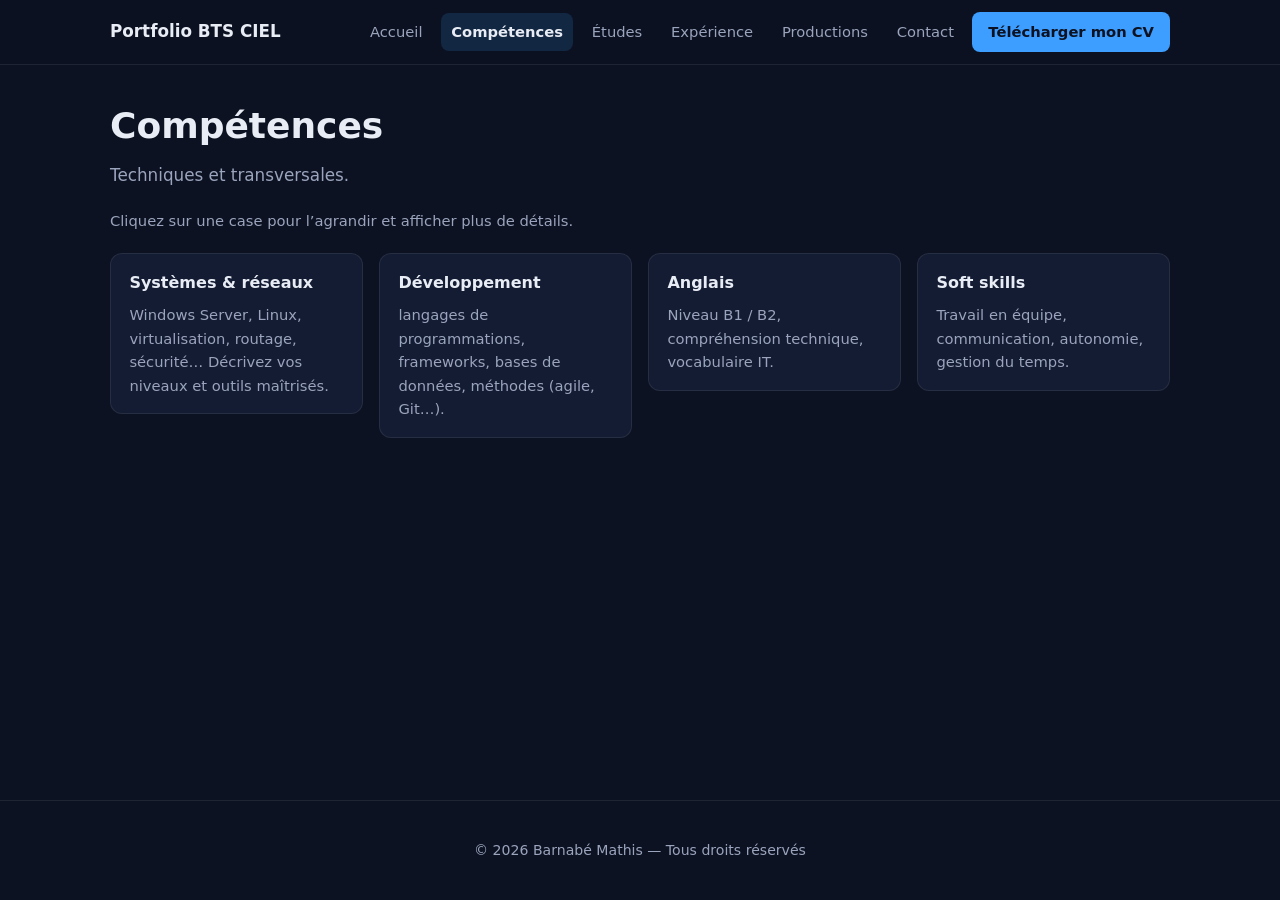
==== competences.html @ 668b90bb "Update competences.html" ====
<!DOCTYPE html>
<html lang="fr">
  <head>
    <meta charset="utf-8" />
    <meta name="viewport" content="width=device-width, initial-scale=1" />
    <title>Portfolio — Compétences</title>
    <link rel="stylesheet" href="css/styles.css" />
  </head>
  <body>
    <header class="site-header">
      <div class="header-inner">
        <a class="logo" href="index.html">Portfolio BTS CIEL</a>
        <button type="button" class="nav-toggle" aria-label="Ouvrir le menu" aria-expanded="false">
          ☰
        </button>
        <nav class="main-nav" aria-label="Navigation principale">
          <ul>
            <li><a href="index.html">Accueil</a></li>
            <li><a href="competences.html" class="active">Compétences</a></li>
            <li><a href="etudes.html">Études</a></li>
            <li><a href="experience.html">Expérience</a></li>
            <li><a href="productions.html">Productions</a></li>
            <li><a href="contact.html">Contact</a></li>
            <li>
              <a class="btn-cv" href="assets/mon-cv.pdf" download>Télécharger mon CV</a>
            </li>
          </ul>
        </nav>
      </div>
    </header>

    <main>
      <h1 class="page-title">Compétences</h1>
      <p class="page-subtitle">
        Techniques et transversales.
      </p>
      <p class="skills-hint">Cliquez sur une case pour l’agrandir et afficher plus de détails.</p>
      <div class="skills-grid">
        <article class="skill-item">
          <h3>Systèmes &amp; réseaux</h3>
          <p>
            Windows Server, Linux, virtualisation, routage, sécurité… Décrivez vos niveaux et
            outils maîtrisés.
          </p>
          <div class="skill-more">
            <div class="skill-more-inner">
              <p>
                administration des comptes et services, mise en œuvre de
                la virtualisation, configuration de VLAN ou routage de base, pare-feu et règles,
                stratégies de sauvegarde, sensibilisation à la sécurité (mises à jour,
                privilège), expériences vues en TP et en stage.
              </p>
            </div>
          </div>
        </article>
        <article class="skill-item">
          <h3>Développement </h3>
          <p>
             langages de programmations, frameworks, bases de données, méthodes (agile, Git…).
          </p>
          <div class="skill-more">
            <div class="skill-more-inner">
              <p>
                Codage: c++ (creation code pour récuperation de données et envoie de données vers un autre appareil), python, bash (automatisation de script, exemple script mise a jour
                windows 10 vers windows 11
              </p>
            </div>
          </div>
        </article>
        <article class="skill-item">
          <h3>Anglais</h3>
          <p>Niveau B1 / B2, compréhension technique, vocabulaire IT.</p>
          <div class="skill-more">
            <div class="skill-more-inner">
              <p>
               Compréhension document technique en anglais, apprentissage personnel de la langue anglaise via moyen personel (duolingo)
              </p>
            </div>
          </div>
        </article>
        <article class="skill-item">
          <h3>Soft skills</h3>
          <p>Travail en équipe, communication, autonomie, gestion du temps.</p>
          <div class="skill-more">
            <div class="skill-more-inner">
              <p>
                Très bon travail d'équipe, renforcée grâce au projet d'études de BTS, avec un emploie du temps respect et de nombreuse réunion mettant en avant les problèmes rencontrés mais réglés par la suite
              </p>
            </div>
          </div>
        </article>
      </div>
    </main>
    <footer class="site-footer">
      <p>© 2026 Barnabé Mathis — Tous droits réservés</p>
    </footer>
    <script src="js/main.js"></script>
  </body>
</html>
---- css/styles.css ----
/* Portfolio BTS — styles globaux */
:root {
  --bg: #0c1222;
  --bg-card: #141c33;
  --text: #e8ecf4;
  --muted: #9aa4bc;
  --accent: #3d9eff;
  --accent-soft: rgba(61, 158, 255, 0.15);
  --border: rgba(255, 255, 255, 0.08);
  --radius: 12px;
  --font: "Segoe UI", system-ui, -apple-system, sans-serif;
}

*,
*::before,
*::after {
  box-sizing: border-box;
}

html {
  scroll-behavior: smooth;
}

body {
  margin: 0;
  min-height: 100vh;
  font-family: var(--font);
  background: var(--bg);
  color: var(--text);
  line-height: 1.6;
}

a {
  color: var(--accent);
  text-decoration: none;
}

a:hover {
  text-decoration: underline;
}

img {
  max-width: 100%;
  height: auto;
  display: block;
}

/* Header */
.site-header {
  position: sticky;
  top: 0;
  z-index: 100;
  background: rgba(12, 18, 34, 0.92);
  backdrop-filter: blur(10px);
  border-bottom: 1px solid var(--border);
}

.header-inner {
  position: relative;
  max-width: 1100px;
  margin: 0 auto;
  padding: 0.75rem 1.25rem;
  display: flex;
  flex-wrap: wrap;
  align-items: center;
  justify-content: space-between;
  gap: 1rem;
}

.logo {
  font-weight: 700;
  font-size: 1.05rem;
  color: var(--text);
  white-space: nowrap;
}

.logo:hover {
  color: var(--accent);
  text-decoration: none;
}

.nav-toggle {
  display: none;
  background: transparent;
  border: 1px solid var(--border);
  color: var(--text);
  padding: 0.5rem 0.75rem;
  border-radius: 8px;
  cursor: pointer;
  font-size: 1rem;
}

.nav-toggle:focus-visible {
  outline: 2px solid var(--accent);
  outline-offset: 2px;
}

.main-nav ul {
  list-style: none;
  margin: 0;
  padding: 0;
  display: flex;
  flex-wrap: wrap;
  align-items: center;
  gap: 0.35rem 0.5rem;
}

.main-nav a {
  display: inline-block;
  padding: 0.45rem 0.65rem;
  border-radius: 8px;
  color: var(--muted);
  font-size: 0.92rem;
  text-decoration: none;
  transition: color 0.15s, background 0.15s;
}

.main-nav a:hover {
  color: var(--text);
  background: var(--accent-soft);
  text-decoration: none;
}

.main-nav a.active {
  color: var(--text);
  background: var(--accent-soft);
  font-weight: 600;
}

.btn-cv {
  display: inline-flex;
  align-items: center;
  gap: 0.35rem;
  padding: 0.5rem 1rem !important;
  background: var(--accent) !important;
  color: #0c1222 !important;
  font-weight: 600;
  border-radius: 8px !important;
}

.btn-cv:hover {
  filter: brightness(1.08);
  color: #0c1222 !important;
}

/* Main */
main {
  max-width: 1100px;
  margin: 0 auto;
  padding: 2rem 1.25rem 4rem;
}

.page-title {
  font-size: clamp(1.75rem, 4vw, 2.25rem);
  margin: 0 0 0.5rem;
  font-weight: 700;
}

.page-subtitle {
  color: var(--muted);
  margin: 0 0 2rem;
  font-size: 1.05rem;
}

/* Hero accueil */
.hero {
  display: grid;
  gap: 2rem;
  align-items: center;
  padding: 1rem 0 2rem;
}

@media (min-width: 768px) {
  .hero {
    grid-template-columns: 1fr 280px;
  }
}

.hero-text h1 {
  font-size: clamp(2rem, 5vw, 2.75rem);
  margin: 0 0 0.75rem;
  line-height: 1.15;
}

.hero-text .lead {
  color: var(--muted);
  font-size: 1.1rem;
  margin: 0 0 1.5rem;
}

.hero-cta {
  display: flex;
  flex-wrap: wrap;
  gap: 0.75rem;
}

.hero-photo {
  justify-self: center;
}

.photo-frame {
  width: min(100%, 260px);
  aspect-ratio: 1;
  border-radius: var(--radius);
  border: 2px solid var(--border);
  background: linear-gradient(145deg, var(--bg-card), #1a2540);
  overflow: hidden;
  display: flex;
  align-items: center;
  justify-content: center;
  color: var(--muted);
  font-size: 0.9rem;
  text-align: center;
  padding: 1rem;
}

.photo-frame img {
  width: 100%;
  height: 100%;
  object-fit: cover;
}

/* Sections / cards */
.section-block {
  margin-top: 2.5rem;
}

.section-block h2 {
  font-size: 1.35rem;
  margin: 0 0 1rem;
  padding-bottom: 0.5rem;
  border-bottom: 1px solid var(--border);
}

.card {
  background: var(--bg-card);
  border: 1px solid var(--border);
  border-radius: var(--radius);
  padding: 1.25rem 1.5rem;
}

.card + .card {
  margin-top: 1rem;
}

.card h3 {
  margin: 0 0 0.5rem;
  font-size: 1.1rem;
}

.card p {
  margin: 0;
  color: var(--muted);
}

.meta {
  font-size: 0.85rem;
  color: var(--accent);
  margin-bottom: 0.35rem;
}

/* Expérience — logo entreprise */
.experience-header {
  display: flex;
  align-items: center;
  gap: 0.75rem;
  margin-bottom: 0.5rem;
}

.experience-header h3 {
  margin: 0;
}

.experience-logo {
  width: 44px;
  height: 44px;
  border-radius: 10px;
  background: rgba(255, 255, 255, 0.04);
  border: 1px solid var(--border);
  display: grid;
  place-items: center;
  overflow: hidden;
  flex: 0 0 auto;
}

.experience-logo img {
  width: 100%;
  height: 100%;
  object-fit: contain;
  padding: 6px;
}

/* Grille compétences */
.skills-grid {
  display: grid;
  grid-template-columns: repeat(auto-fill, minmax(240px, 1fr));
  gap: 1rem;
  align-items: start;
}

.skills-hint {
  margin: -0.75rem 0 1.25rem;
  font-size: 0.92rem;
  color: var(--muted);
}

.skill-item {
  background: var(--bg-card);
  border: 1px solid var(--border);
  border-radius: var(--radius);
  padding: 1rem 1.15rem;
  position: relative;
  z-index: 1;
  outline: none;
  cursor: pointer;
  transition:
    transform 0.35s cubic-bezier(0.22, 1, 0.36, 1),
    box-shadow 0.35s ease,
    border-color 0.25s ease;
}

.skill-item.is-expanded {
  transform: scale(1.045);
  z-index: 5;
  box-shadow: 0 18px 48px rgba(0, 0, 0, 0.42);
  border-color: rgba(61, 158, 255, 0.35);
}

.skill-item.is-expanded .skill-more {
  grid-template-rows: 1fr;
}

.skill-item h3 {
  margin: 0 0 0.5rem;
  font-size: 1rem;
}

.skill-item > p {
  margin: 0;
  font-size: 0.92rem;
  color: var(--muted);
}

.skill-more {
  display: grid;
  grid-template-rows: 0fr;
  transition: grid-template-rows 0.4s cubic-bezier(0.22, 1, 0.36, 1);
}

.skill-more-inner {
  min-height: 0;
  overflow: hidden;
}

.skill-more-inner p {
  margin: 0;
  padding-top: 0.85rem;
  margin-top: 0.85rem;
  border-top: 1px solid var(--border);
  font-size: 0.88rem;
  color: var(--muted);
  line-height: 1.55;
}

.skill-item:focus-visible {
  border-color: rgba(61, 158, 255, 0.55);
  box-shadow: 0 0 0 3px var(--accent-soft);
}

.skill-item.is-expanded:focus-visible {
  box-shadow:
    0 0 0 3px var(--accent-soft),
    0 18px 48px rgba(0, 0, 0, 0.42);
}

@media (prefers-reduced-motion: reduce) {
  .skill-item {
    transition: none;
  }

  .skill-more {
    transition: none;
  }

  .skill-item.is-expanded {
    transform: none;
  }
}

/* Productions */
.prod-grid {
  display: grid;
  grid-template-columns: repeat(auto-fill, minmax(260px, 1fr));
  gap: 1.25rem;
}

.prod-card {
  background: var(--bg-card);
  border: 1px solid var(--border);
  border-radius: var(--radius);
  overflow: hidden;
}

.prod-thumb {
  height: 140px;
  background: linear-gradient(135deg, #1e3a5f, var(--bg));
  display: flex;
  align-items: center;
  justify-content: center;
  color: var(--muted);
  font-size: 0.85rem;
}

.prod-body {
  padding: 1rem 1.15rem 1.25rem;
}

.prod-body h3 {
  margin: 0 0 0.5rem;
  font-size: 1.05rem;
}

.prod-body p {
  margin: 0;
  font-size: 0.92rem;
  color: var(--muted);
}

/* Contact */
.contact-list {
  list-style: none;
  margin: 0;
  padding: 0;
}

.contact-list li {
  padding: 0.65rem 0;
  border-bottom: 1px solid var(--border);
  display: flex;
  flex-wrap: wrap;
  gap: 0.5rem;
}

.contact-list li:last-child {
  border-bottom: none;
}

.contact-list strong {
  min-width: 140px;
  color: var(--text);
}

/* Page Études — Prochainement & photos d’établissements */
.prochainement-intro p:last-child {
  margin-bottom: 0;
}

.gallery-lead {
  margin: 1.5rem 0 0.35rem;
  font-size: 1rem;
  font-weight: 600;
  color: var(--text);
}

.gallery-hint {
  margin: 0 0 1.25rem;
  font-size: 0.88rem;
  color: var(--muted);
}

.gallery-hint code {
  font-size: 0.85em;
  padding: 0.15rem 0.4rem;
  border-radius: 6px;
  background: var(--bg-card);
  border: 1px solid var(--border);
  color: var(--accent);
}

.etablissements-grid {
  display: grid;
  grid-template-columns: repeat(auto-fill, minmax(220px, 1fr));
  gap: 1.25rem;
}

.etablissement-card {
  margin: 0;
  background: var(--bg-card);
  border: 1px solid var(--border);
  border-radius: var(--radius);
  overflow: hidden;
  display: flex;
  flex-direction: column;
}

.etablissement-photo {
  aspect-ratio: 4 / 3;
  background: linear-gradient(145deg, #1a2540, var(--bg));
  overflow: hidden;
}

.etablissement-photo img {
  width: 100%;
  height: 100%;
  object-fit: cover;
}

.etablissement-card figcaption {
  padding: 0.75rem 1rem 1rem;
  font-size: 0.9rem;
  color: var(--muted);
  text-align: center;
  line-height: 1.4;
}

/* Footer */
.site-footer {
  margin-top: auto;
  padding: 1.5rem 1.25rem;
  text-align: center;
  color: var(--muted);
  font-size: 0.88rem;
  border-top: 1px solid var(--border);
}

body {
  display: flex;
  flex-direction: column;
}

/* Nav mobile */
@media (max-width: 900px) {
  .nav-toggle {
    display: block;
  }

  .main-nav {
    display: none;
    position: absolute;
    left: 0;
    right: 0;
    top: 100%;
    background: rgba(12, 18, 34, 0.98);
    border-bottom: 1px solid var(--border);
    padding: 1rem 1.25rem 1.25rem;
  }

  .main-nav.is-open {
    display: block;
  }

  .main-nav ul {
    flex-direction: column;
    align-items: stretch;
  }

  .main-nav a {
    width: 100%;
  }

  .header-inner {
    flex-wrap: wrap;
  }

  .main-nav {
    order: 3;
    width: 100%;
  }
}
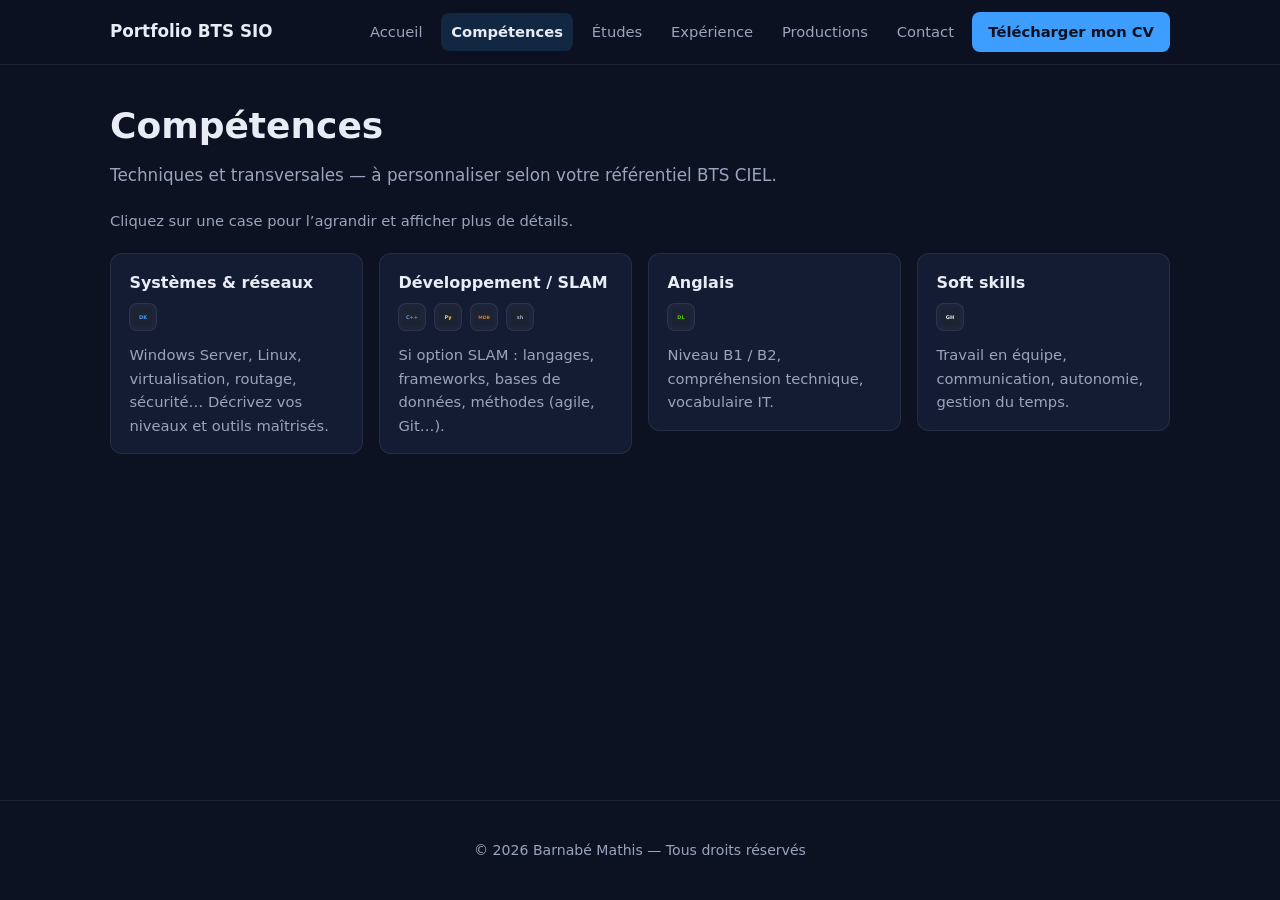
==== commit b823d7a3: "Add files via upload" ====
--- a/competences.html
+++ b/competences.html
@@ -9,7 +9,7 @@
   <body>
     <header class="site-header">
       <div class="header-inner">
-        <a class="logo" href="index.html">Portfolio BTS CIEL</a>
+        <a class="logo" href="index.html">Portfolio BTS SIO</a>
         <button type="button" class="nav-toggle" aria-label="Ouvrir le menu" aria-expanded="false">
           ☰
         </button>
@@ -32,12 +32,15 @@
     <main>
       <h1 class="page-title">Compétences</h1>
       <p class="page-subtitle">
-        Techniques et transversales.
+        Techniques et transversales — à personnaliser selon votre référentiel BTS CIEL.
       </p>
       <p class="skills-hint">Cliquez sur une case pour l’agrandir et afficher plus de détails.</p>
       <div class="skills-grid">
         <article class="skill-item">
           <h3>Systèmes &amp; réseaux</h3>
+          <div class="skill-icons" aria-label="Outils">
+            <img class="skill-icon" src="assets/skills/docker.svg" alt="Docker" loading="lazy" />
+          </div>
           <p>
             Windows Server, Linux, virtualisation, routage, sécurité… Décrivez vos niveaux et
             outils maîtrisés.
@@ -45,46 +48,63 @@
           <div class="skill-more">
             <div class="skill-more-inner">
               <p>
-                administration des comptes et services, mise en œuvre de
+                Exemples à détailler : administration des comptes et services, mise en œuvre de
                 la virtualisation, configuration de VLAN ou routage de base, pare-feu et règles,
-                stratégies de sauvegarde, sensibilisation à la sécurité (mises à jour,
-                privilège), expériences vues en TP et en stage.
+                stratégies de sauvegarde, sensibilisation à la sécurité (mises à jour, moindre
+                privilège), expériences vues en TP ou en stage.
               </p>
             </div>
           </div>
         </article>
         <article class="skill-item">
-          <h3>Développement </h3>
+          <h3>Développement / SLAM</h3>
+          <div class="skill-icons" aria-label="Langages et outils">
+            <img class="skill-icon" src="assets/skills/cpp.svg" alt="C++" loading="lazy" />
+            <img class="skill-icon" src="assets/skills/python.svg" alt="Python" loading="lazy" />
+            <img class="skill-icon" src="assets/skills/mariadb.svg" alt="MariaDB" loading="lazy" />
+            <img class="skill-icon" src="assets/skills/bash.svg" alt="Bash" loading="lazy" />
+          </div>
           <p>
-             langages de programmations, frameworks, bases de données, méthodes (agile, Git…).
+            Si option SLAM : langages, frameworks, bases de données, méthodes (agile, Git…).
           </p>
           <div class="skill-more">
             <div class="skill-more-inner">
               <p>
-                Codage: c++ (creation code pour récuperation de données et envoie de données vers un autre appareil), python, bash (automatisation de script, exemple script mise a jour
-                windows 10 vers windows 11
+                Précisez les langages et outils (IDE, Git, gestionnaire de paquets), types de
+                projets (web, API, mobile), modélisation de données, tests, méthode agile ou
+                Kanban, participation à des revues ou à la documentation technique.
               </p>
             </div>
           </div>
         </article>
         <article class="skill-item">
           <h3>Anglais</h3>
+          <div class="skill-icons" aria-label="Outils">
+            <img class="skill-icon" src="assets/skills/duolingo.svg" alt="Duolingo" loading="lazy" />
+          </div>
           <p>Niveau B1 / B2, compréhension technique, vocabulaire IT.</p>
           <div class="skill-more">
             <div class="skill-more-inner">
               <p>
-               Compréhension document technique en anglais, apprentissage personnel de la langue anglaise via moyen personel (duolingo)
+                Indiquez un score ou certification (TOEIC, Cambridge…), votre aisance à lire des
+                docs officielles (Microsoft, Oracle…), et les situations où vous avez utilisé
+                l’anglais (veille, stage, cours).
               </p>
             </div>
           </div>
         </article>
         <article class="skill-item">
           <h3>Soft skills</h3>
+          <div class="skill-icons" aria-label="Outils">
+            <img class="skill-icon" src="assets/skills/github.svg" alt="GitHub" loading="lazy" />
+          </div>
           <p>Travail en équipe, communication, autonomie, gestion du temps.</p>
           <div class="skill-more">
             <div class="skill-more-inner">
               <p>
-                Très bon travail d'équipe, renforcée grâce au projet d'études de BTS, avec un emploie du temps respect et de nombreuse réunion mettant en avant les problèmes rencontrés mais réglés par la suite
+                Illustrez avec des faits : travail en binôme sur un projet, présentation orale,
+                organisation d’échéances, gestion du stress avant une soutenance, écoute du
+                besoin utilisateur ou du tuteur en entreprise.
               </p>
             </div>
           </div>
--- a/css/styles.css
+++ b/css/styles.css
@@ -335,6 +335,23 @@
   font-size: 1rem;
 }
 
+.skill-icons {
+  display: flex;
+  flex-wrap: wrap;
+  gap: 0.5rem;
+  margin: 0.25rem 0 0.75rem;
+}
+
+.skill-icon {
+  width: 28px;
+  height: 28px;
+  border-radius: 8px;
+  background: rgba(255, 255, 255, 0.04);
+  border: 1px solid var(--border);
+  padding: 4px;
+  object-fit: contain;
+}
+
 .skill-item > p {
   margin: 0;
   font-size: 0.92rem;
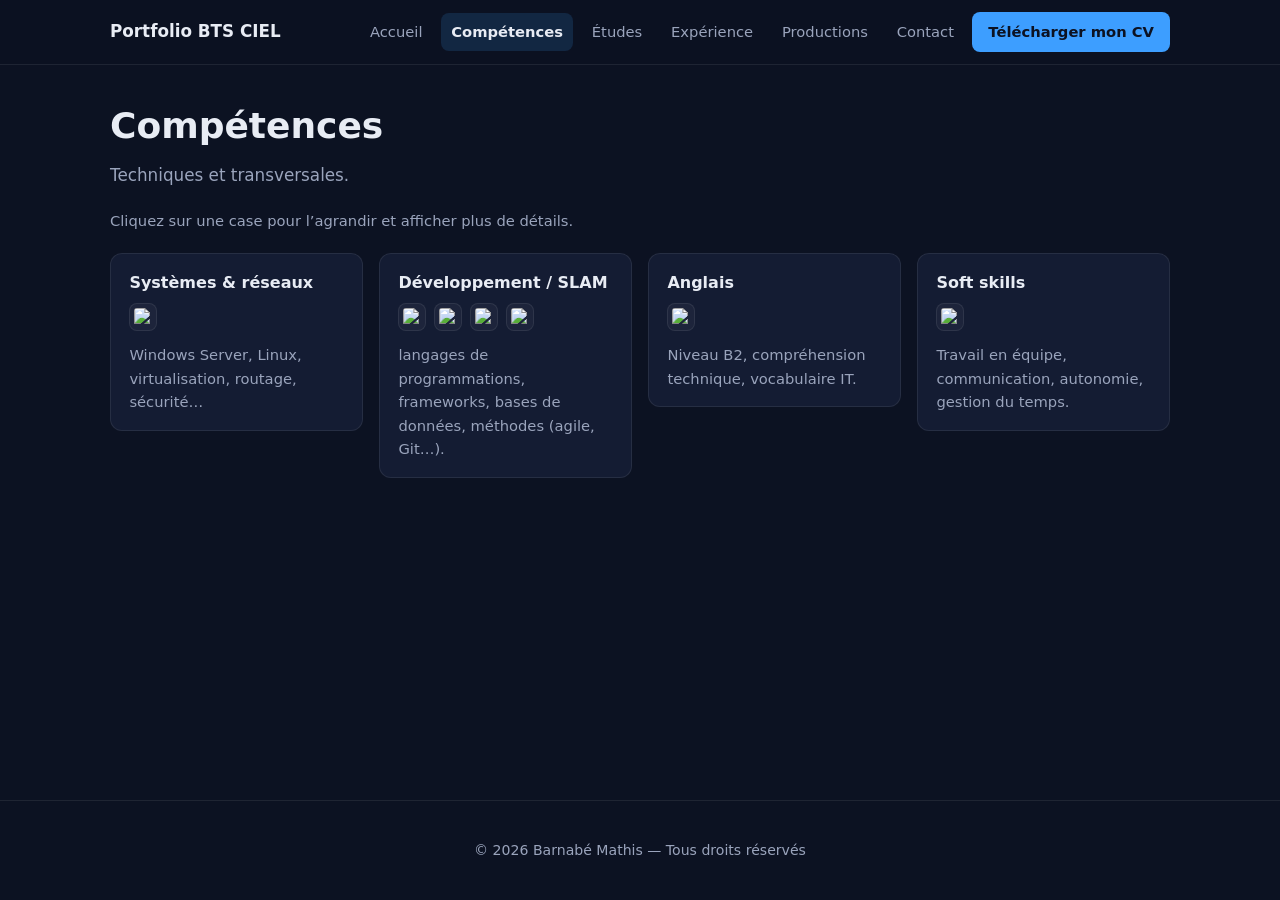
==== commit c0601a50: "Update competences.html" ====
--- a/competences.html
+++ b/competences.html
@@ -9,7 +9,7 @@
   <body>
     <header class="site-header">
       <div class="header-inner">
-        <a class="logo" href="index.html">Portfolio BTS SIO</a>
+        <a class="logo" href="index.html">Portfolio BTS CIEL</a>
         <button type="button" class="nav-toggle" aria-label="Ouvrir le menu" aria-expanded="false">
           ☰
         </button>
@@ -32,25 +32,24 @@
     <main>
       <h1 class="page-title">Compétences</h1>
       <p class="page-subtitle">
-        Techniques et transversales — à personnaliser selon votre référentiel BTS CIEL.
+        Techniques et transversales.
       </p>
       <p class="skills-hint">Cliquez sur une case pour l’agrandir et afficher plus de détails.</p>
       <div class="skills-grid">
         <article class="skill-item">
           <h3>Systèmes &amp; réseaux</h3>
           <div class="skill-icons" aria-label="Outils">
-            <img class="skill-icon" src="assets/skills/docker.svg" alt="Docker" loading="lazy" />
+            <img class="skill-icon" src="assets/skills/docker-logo.png" alt="Docker" loading="lazy" />
           </div>
           <p>
-            Windows Server, Linux, virtualisation, routage, sécurité… Décrivez vos niveaux et
-            outils maîtrisés.
+            Windows Server, Linux, virtualisation, routage, sécurité… 
           </p>
           <div class="skill-more">
             <div class="skill-more-inner">
               <p>
-                Exemples à détailler : administration des comptes et services, mise en œuvre de
+                Administration des comptes et services, mise en œuvre de
                 la virtualisation, configuration de VLAN ou routage de base, pare-feu et règles,
-                stratégies de sauvegarde, sensibilisation à la sécurité (mises à jour, moindre
+                stratégies de sauvegarde, sensibilisation à la sécurité (mises à jour,
                 privilège), expériences vues en TP ou en stage.
               </p>
             </div>
@@ -59,20 +58,19 @@
         <article class="skill-item">
           <h3>Développement / SLAM</h3>
           <div class="skill-icons" aria-label="Langages et outils">
-            <img class="skill-icon" src="assets/skills/cpp.svg" alt="C++" loading="lazy" />
-            <img class="skill-icon" src="assets/skills/python.svg" alt="Python" loading="lazy" />
-            <img class="skill-icon" src="assets/skills/mariadb.svg" alt="MariaDB" loading="lazy" />
-            <img class="skill-icon" src="assets/skills/bash.svg" alt="Bash" loading="lazy" />
+            <img class="skill-icon" src="assets/skills/cpp-logo.png" alt="C++" loading="lazy" />
+            <img class="skill-icon" src="assets/skills/python-logo.png" alt="Python" loading="lazy" />
+            <img class="skill-icon" src="assets/skills/mariadb-logo.png" alt="MariaDB" loading="lazy" />
+            <img class="skill-icon" src="assets/skills/bash-logo.png" alt="Bash" loading="lazy" />
           </div>
           <p>
-            Si option SLAM : langages, frameworks, bases de données, méthodes (agile, Git…).
+           langages de programmations, frameworks, bases de données, méthodes (agile, Git…).
           </p>
           <div class="skill-more">
             <div class="skill-more-inner">
               <p>
-                Précisez les langages et outils (IDE, Git, gestionnaire de paquets), types de
-                projets (web, API, mobile), modélisation de données, tests, méthode agile ou
-                Kanban, participation à des revues ou à la documentation technique.
+                Codage: c++ (creation code pour récuperation de données et envoie de données vers un autre appareil), python, bash (automatisation de script, exemple script mise a jour
+                windows 10 vers windows 11
               </p>
             </div>
           </div>
@@ -80,15 +78,13 @@
         <article class="skill-item">
           <h3>Anglais</h3>
           <div class="skill-icons" aria-label="Outils">
-            <img class="skill-icon" src="assets/skills/duolingo.svg" alt="Duolingo" loading="lazy" />
+            <img class="skill-icon" src="assets/skills/duolingo-logo.png" alt="Duolingo" loading="lazy" />
           </div>
-          <p>Niveau B1 / B2, compréhension technique, vocabulaire IT.</p>
+          <p>Niveau B2, compréhension technique, vocabulaire IT.</p>
           <div class="skill-more">
             <div class="skill-more-inner">
               <p>
-                Indiquez un score ou certification (TOEIC, Cambridge…), votre aisance à lire des
-                docs officielles (Microsoft, Oracle…), et les situations où vous avez utilisé
-                l’anglais (veille, stage, cours).
+                 Compréhension document technique en anglais, apprentissage personnel de la langue anglaise via moyen personel (duolingo)
               </p>
             </div>
           </div>
@@ -96,15 +92,13 @@
         <article class="skill-item">
           <h3>Soft skills</h3>
           <div class="skill-icons" aria-label="Outils">
-            <img class="skill-icon" src="assets/skills/github.svg" alt="GitHub" loading="lazy" />
+            <img class="skill-icon" src="assets/skills/github-logo.png" alt="GitHub" loading="lazy" />
           </div>
           <p>Travail en équipe, communication, autonomie, gestion du temps.</p>
           <div class="skill-more">
             <div class="skill-more-inner">
               <p>
-                Illustrez avec des faits : travail en binôme sur un projet, présentation orale,
-                organisation d’échéances, gestion du stress avant une soutenance, écoute du
-                besoin utilisateur ou du tuteur en entreprise.
+                Très bon travail d'équipe, renforcée grâce au projet d'études de BTS, avec un emploie du temps respect et de nombreuse réunion mettant en avant les problèmes rencontrés mais réglés par la suite
               </p>
             </div>
           </div>
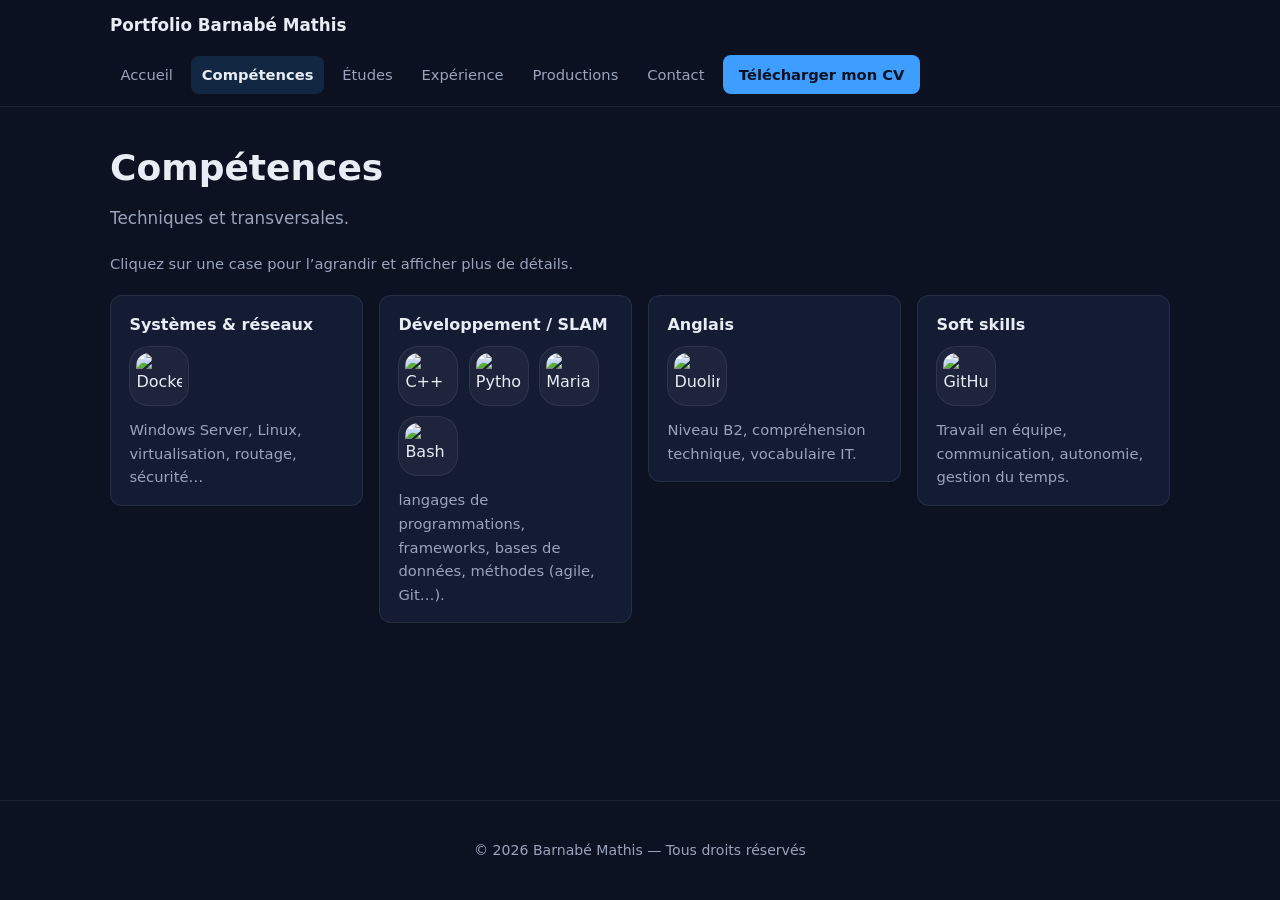
==== commit 8572b309: "Update competences.html" ====
--- a/competences.html
+++ b/competences.html
@@ -9,7 +9,7 @@
   <body>
     <header class="site-header">
       <div class="header-inner">
-        <a class="logo" href="index.html">Portfolio BTS CIEL</a>
+        <a class="logo" href="index.html">Portfolio Barnabé Mathis</a>
         <button type="button" class="nav-toggle" aria-label="Ouvrir le menu" aria-expanded="false">
           ☰
         </button>
--- a/css/styles.css
+++ b/css/styles.css
@@ -272,9 +272,9 @@
 }
 
 .experience-logo {
-  width: 44px;
-  height: 44px;
-  border-radius: 10px;
+  width: 72px;
+  height: 72px;
+  border-radius: 14px;
   background: rgba(255, 255, 255, 0.04);
   border: 1px solid var(--border);
   display: grid;
@@ -287,7 +287,7 @@
   width: 100%;
   height: 100%;
   object-fit: contain;
-  padding: 6px;
+  padding: 8px;
 }
 
 /* Grille compétences */
@@ -338,17 +338,17 @@
 .skill-icons {
   display: flex;
   flex-wrap: wrap;
-  gap: 0.5rem;
+  gap: 0.65rem;
   margin: 0.25rem 0 0.75rem;
 }
 
 .skill-icon {
-  width: 28px;
-  height: 28px;
-  border-radius: 8px;
+  width: 60px;
+  height: 60px;
+  border-radius: 20px;
   background: rgba(255, 255, 255, 0.04);
   border: 1px solid var(--border);
-  padding: 4px;
+  padding: 6px;
   object-fit: contain;
 }
 
@@ -496,10 +496,28 @@
 
 .etablissements-grid {
   display: grid;
-  grid-template-columns: repeat(auto-fill, minmax(220px, 1fr));
+  grid-template-columns: 1fr 1fr;
+  grid-template-rows: auto auto;
   gap: 1.25rem;
 }
 
+/* Les 2 premières cartes (Condorcet) : colonne 1 et 2, ligne 1 */
+.etablissement-card:nth-child(1) {
+  grid-column: 1;
+  grid-row: 1;
+}
+
+.etablissement-card:nth-child(2) {
+  grid-column: 2;
+  grid-row: 1;
+}
+
+/* Saint-Luc : pleine largeur sur la ligne 2 */
+.etablissement-card:nth-child(3) {
+  grid-column: 1 / -1;
+  grid-row: 2;
+}
+
 .etablissement-card {
   margin: 0;
   background: var(--bg-card);
@@ -508,6 +526,35 @@
   overflow: hidden;
   display: flex;
   flex-direction: column;
+}
+
+/* Les 2 cartes Condorcet */
+.etablissement-card:nth-child(1) .etablissement-photo,
+.etablissement-card:nth-child(2) .etablissement-photo {
+  aspect-ratio: 4 / 3;
+  background: #1a2540;
+  overflow: hidden;
+  display: flex;
+  align-items: center;
+  justify-content: center;
+}
+
+/* Saint-Luc : plus haute pour que le logo soit lisible */
+.etablissement-card:nth-child(3) .etablissement-photo {
+  aspect-ratio: 16 / 6;
+  background: #ffffff10;
+  overflow: hidden;
+  display: flex;
+  align-items: center;
+  justify-content: center;
+}
+
+/* TOUTES les images : contain pour ne pas rogner */
+.etablissement-photo img {
+  width: 100%;
+  height: 100%;
+  object-fit: contain;   /* ← clé du fix */
+  padding: 0.75rem;      /* légère marge pour ne pas coller aux bords */
 }
 
 .etablissement-photo {
@@ -547,6 +594,16 @@
 
 /* Nav mobile */
 @media (max-width: 900px) {
+   .etablissements-grid {
+    grid-template-columns: 1fr;
+  }
+
+  .etablissement-card:nth-child(1),
+  .etablissement-card:nth-child(2),
+  .etablissement-card:nth-child(3) {
+    grid-column: 1;
+    grid-row: auto;
+  }
   .nav-toggle {
     display: block;
   }
@@ -584,3 +641,16 @@
     width: 100%;
   }
 }
+
+.skill-item .prod-thumb {
+  margin: -1rem -1.15rem 1rem;  /* colle aux bords de la card */
+  border-radius: var(--radius) var(--radius) 0 0;
+  height: 140px;
+  overflow: hidden;
+}
+
+.skill-item .prod-thumb img {
+  width: 100%;
+  height: 100%;
+  object-fit: cover;
+}
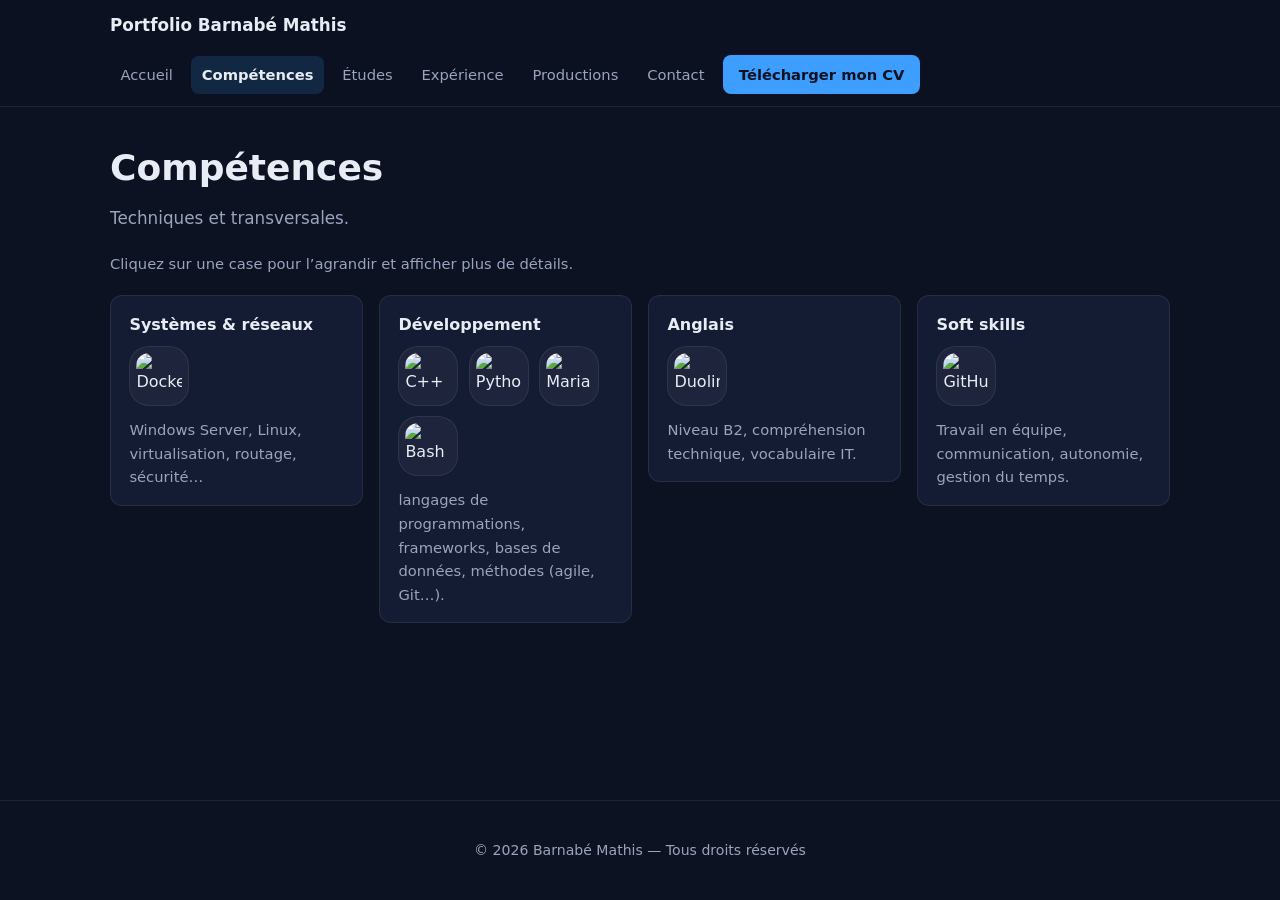
==== commit edf2ba49: "Update competences.html" ====
--- a/competences.html
+++ b/competences.html
@@ -56,7 +56,7 @@
           </div>
         </article>
         <article class="skill-item">
-          <h3>Développement / SLAM</h3>
+          <h3>Développement</h3>
           <div class="skill-icons" aria-label="Langages et outils">
             <img class="skill-icon" src="assets/skills/cpp-logo.png" alt="C++" loading="lazy" />
             <img class="skill-icon" src="assets/skills/python-logo.png" alt="Python" loading="lazy" />
--- a/css/styles.css
+++ b/css/styles.css
@@ -419,13 +419,27 @@
 }
 
 .prod-thumb {
-  height: 140px;
+  height: 160px;
+  overflow: hidden;
   background: linear-gradient(135deg, #1e3a5f, var(--bg));
   display: flex;
   align-items: center;
   justify-content: center;
   color: var(--muted);
   font-size: 0.85rem;
+}
+
+.prod-thumb img {
+  width: 100% !important;
+  height: 160px !important;
+  max-width: unset !important;
+  object-fit: cover !important;
+  display: block !important;
+}
+
+.skill-item .prod-thumb {
+  margin: -1rem -1.15rem 1rem -1.15rem;
+  border-radius: var(--radius) var(--radius) 0 0;
 }
 
 .prod-body {
@@ -467,7 +481,7 @@
   color: var(--text);
 }
 
-/* Page Études — Prochainement & photos d’établissements */
+/* Page Études — Prochainement & photos d'établissements */
 .prochainement-intro p:last-child {
   margin-bottom: 0;
 }
@@ -501,7 +515,6 @@
   gap: 1.25rem;
 }
 
-/* Les 2 premières cartes (Condorcet) : colonne 1 et 2, ligne 1 */
 .etablissement-card:nth-child(1) {
   grid-column: 1;
   grid-row: 1;
@@ -512,7 +525,6 @@
   grid-row: 1;
 }
 
-/* Saint-Luc : pleine largeur sur la ligne 2 */
 .etablissement-card:nth-child(3) {
   grid-column: 1 / -1;
   grid-row: 2;
@@ -528,7 +540,6 @@
   flex-direction: column;
 }
 
-/* Les 2 cartes Condorcet */
 .etablissement-card:nth-child(1) .etablissement-photo,
 .etablissement-card:nth-child(2) .etablissement-photo {
   aspect-ratio: 4 / 3;
@@ -539,7 +550,6 @@
   justify-content: center;
 }
 
-/* Saint-Luc : plus haute pour que le logo soit lisible */
 .etablissement-card:nth-child(3) .etablissement-photo {
   aspect-ratio: 16 / 6;
   background: #ffffff10;
@@ -549,24 +559,11 @@
   justify-content: center;
 }
 
-/* TOUTES les images : contain pour ne pas rogner */
 .etablissement-photo img {
   width: 100%;
   height: 100%;
-  object-fit: contain;   /* ← clé du fix */
-  padding: 0.75rem;      /* légère marge pour ne pas coller aux bords */
-}
-
-.etablissement-photo {
-  aspect-ratio: 4 / 3;
-  background: linear-gradient(145deg, #1a2540, var(--bg));
-  overflow: hidden;
-}
-
-.etablissement-photo img {
-  width: 100%;
-  height: 100%;
-  object-fit: cover;
+  object-fit: contain;
+  padding: 0.75rem;
 }
 
 .etablissement-card figcaption {
@@ -594,7 +591,7 @@
 
 /* Nav mobile */
 @media (max-width: 900px) {
-   .etablissements-grid {
+  .etablissements-grid {
     grid-template-columns: 1fr;
   }
 
@@ -604,6 +601,7 @@
     grid-column: 1;
     grid-row: auto;
   }
+
   .nav-toggle {
     display: block;
   }
@@ -641,16 +639,3 @@
     width: 100%;
   }
 }
-
-.skill-item .prod-thumb {
-  margin: -1rem -1.15rem 1rem;  /* colle aux bords de la card */
-  border-radius: var(--radius) var(--radius) 0 0;
-  height: 140px;
-  overflow: hidden;
-}
-
-.skill-item .prod-thumb img {
-  width: 100%;
-  height: 100%;
-  object-fit: cover;
-}
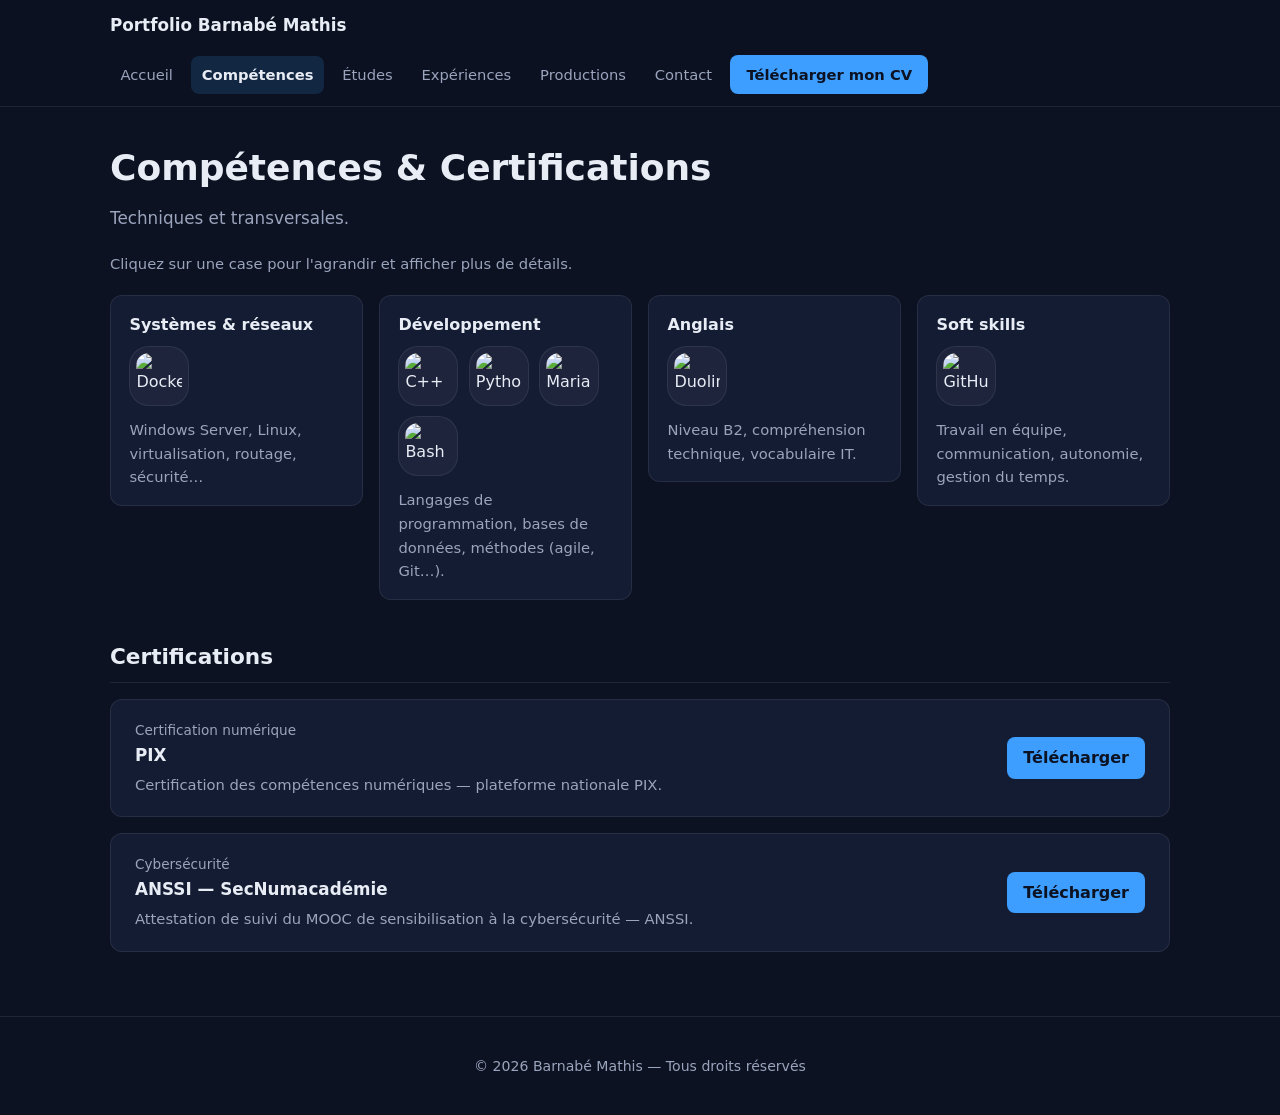
==== commit ff36b74e: "Fix HTML structure and update content" ====
--- a/competences.html
+++ b/competences.html
@@ -3,7 +3,7 @@
   <head>
     <meta charset="utf-8" />
     <meta name="viewport" content="width=device-width, initial-scale=1" />
-    <title>Portfolio — Compétences</title>
+    <title>Portfolio — Compétences &amp; Certifications</title>
     <link rel="stylesheet" href="css/styles.css" />
   </head>
   <body>
@@ -18,7 +18,7 @@
             <li><a href="index.html">Accueil</a></li>
             <li><a href="competences.html" class="active">Compétences</a></li>
             <li><a href="etudes.html">Études</a></li>
-            <li><a href="experience.html">Expérience</a></li>
+            <li><a href="experiences.html">Expériences</a></li>
             <li><a href="productions.html">Productions</a></li>
             <li><a href="contact.html">Contact</a></li>
             <li>
@@ -30,20 +30,17 @@
     </header>
 
     <main>
-      <h1 class="page-title">Compétences</h1>
-      <p class="page-subtitle">
-        Techniques et transversales.
-      </p>
-      <p class="skills-hint">Cliquez sur une case pour l’agrandir et afficher plus de détails.</p>
+      <h1 class="page-title">Compétences &amp; Certifications</h1>
+      <p class="page-subtitle">Techniques et transversales.</p>
+      <p class="skills-hint">Cliquez sur une case pour l'agrandir et afficher plus de détails.</p>
+
       <div class="skills-grid">
         <article class="skill-item">
           <h3>Systèmes &amp; réseaux</h3>
           <div class="skill-icons" aria-label="Outils">
             <img class="skill-icon" src="assets/skills/docker-logo.png" alt="Docker" loading="lazy" />
           </div>
-          <p>
-            Windows Server, Linux, virtualisation, routage, sécurité… 
-          </p>
+          <p>Windows Server, Linux, virtualisation, routage, sécurité…</p>
           <div class="skill-more">
             <div class="skill-more-inner">
               <p>
@@ -55,6 +52,7 @@
             </div>
           </div>
         </article>
+
         <article class="skill-item">
           <h3>Développement</h3>
           <div class="skill-icons" aria-label="Langages et outils">
@@ -63,18 +61,17 @@
             <img class="skill-icon" src="assets/skills/mariadb-logo.png" alt="MariaDB" loading="lazy" />
             <img class="skill-icon" src="assets/skills/bash-logo.png" alt="Bash" loading="lazy" />
           </div>
-          <p>
-           langages de programmations, frameworks, bases de données, méthodes (agile, Git…).
-          </p>
+          <p>Langages de programmation, bases de données, méthodes (agile, Git…).</p>
           <div class="skill-more">
             <div class="skill-more-inner">
               <p>
-                Codage: c++ (creation code pour récuperation de données et envoie de données vers un autre appareil), python, bash (automatisation de script, exemple script mise a jour
-                windows 10 vers windows 11
+                Codage : C++ (récupération et envoi de données vers un autre appareil),
+                Python, Bash (automatisation de scripts, exemple : mise à jour Windows 10 vers Windows 11).
               </p>
             </div>
           </div>
         </article>
+
         <article class="skill-item">
           <h3>Anglais</h3>
           <div class="skill-icons" aria-label="Outils">
@@ -84,11 +81,13 @@
           <div class="skill-more">
             <div class="skill-more-inner">
               <p>
-                 Compréhension document technique en anglais, apprentissage personnel de la langue anglaise via moyen personel (duolingo)
+                Compréhension de documents techniques en anglais, apprentissage
+                personnel via Duolingo.
               </p>
             </div>
           </div>
         </article>
+
         <article class="skill-item">
           <h3>Soft skills</h3>
           <div class="skill-icons" aria-label="Outils">
@@ -98,13 +97,58 @@
           <div class="skill-more">
             <div class="skill-more-inner">
               <p>
-                Très bon travail d'équipe, renforcée grâce au projet d'études de BTS, avec un emploie du temps respect et de nombreuse réunion mettant en avant les problèmes rencontrés mais réglés par la suite
+                Très bon travail d'équipe, renforcé grâce au projet BTS, avec un emploi du
+                temps respecté et de nombreuses réunions permettant d'identifier et résoudre
+                les problèmes rencontrés.
               </p>
             </div>
           </div>
         </article>
       </div>
+
+      <!-- SECTION CERTIFICATIONS -->
+      <section class="section-block" aria-labelledby="titre-certifications">
+        <h2 id="titre-certifications">Certifications</h2>
+
+        <div class="card" style="display: flex; align-items: center; justify-content: space-between; flex-wrap: wrap; gap: 1rem;">
+          <div>
+            <p class="meta">Certification numérique</p>
+            <h3 style="margin: 0 0 0.25rem; font-size: 1.05rem;">PIX</h3>
+            <p style="margin: 0; color: var(--muted); font-size: 0.92rem;">
+              Certification des compétences numériques — plateforme nationale PIX.
+            </p>
+          </div>
+          <a
+            href="assets/certifications/pix.pdf"
+            download
+            class="btn-cv"
+            style="white-space: nowrap; flex-shrink: 0;"
+          >
+            Télécharger
+          </a>
+        </div>
+
+        <div class="card" style="display: flex; align-items: center; justify-content: space-between; flex-wrap: wrap; gap: 1rem; margin-top: 1rem;">
+          <div>
+            <p class="meta">Cybersécurité</p>
+            <h3 style="margin: 0 0 0.25rem; font-size: 1.05rem;">ANSSI — SecNumacadémie</h3>
+            <p style="margin: 0; color: var(--muted); font-size: 0.92rem;">
+              Attestation de suivi du MOOC de sensibilisation à la cybersécurité — ANSSI.
+            </p>
+          </div>
+          <a
+            href="assets/certifications/anssi.pdf"
+            download
+            class="btn-cv"
+            style="white-space: nowrap; flex-shrink: 0;"
+          >
+            Télécharger
+          </a>
+        </div>
+
+      </section>
     </main>
+
     <footer class="site-footer">
       <p>© 2026 Barnabé Mathis — Tous droits réservés</p>
     </footer>
